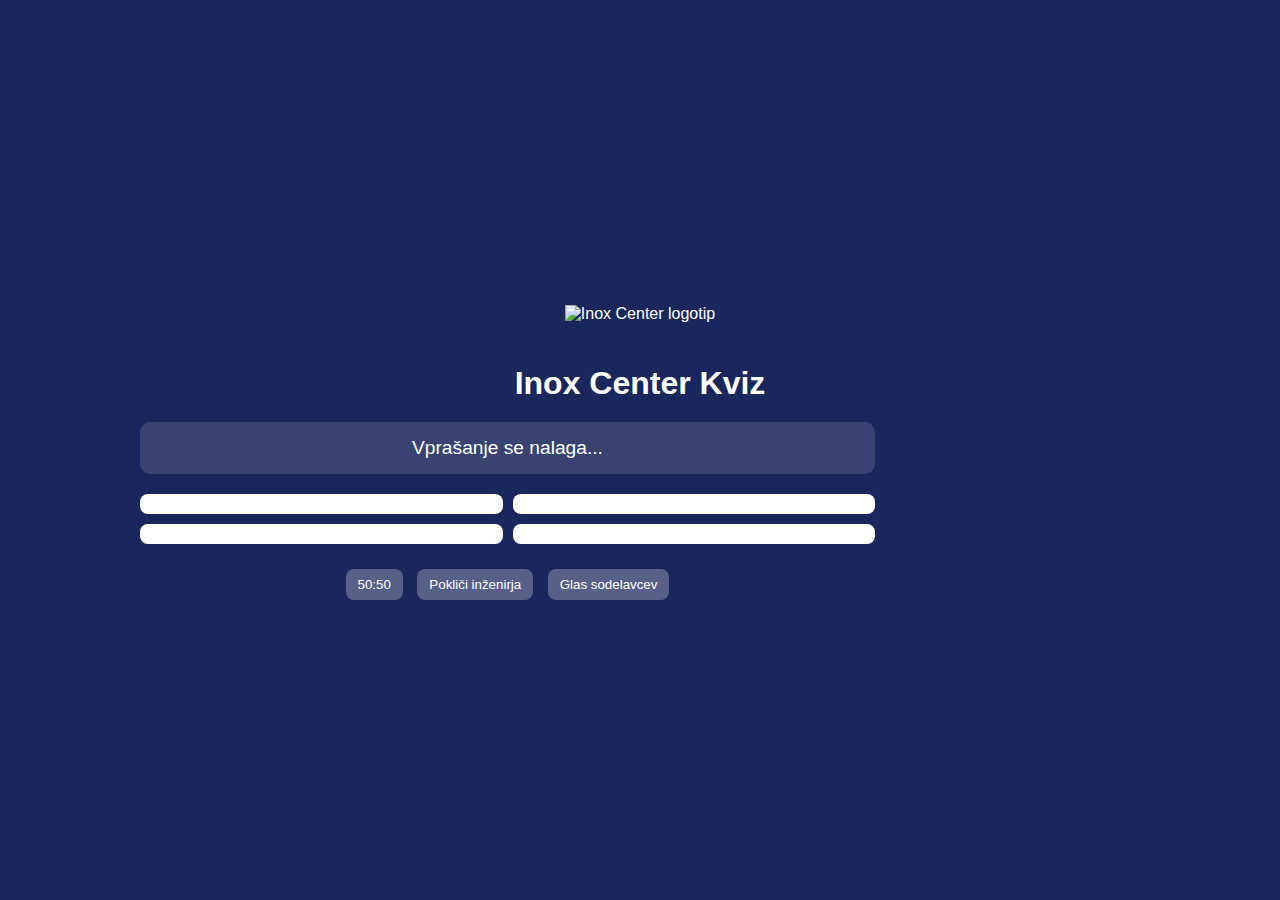
==== index.html @ 06fecf2a "Add files via upload" ====
<!DOCTYPE html>
<html lang="sl">
<head>
  <meta charset="UTF-8" />
  <meta name="viewport" content="width=device-width, initial-scale=1.0" />
  <title>Inox Center Kviz</title>
  <link rel="stylesheet" href="style.css" />
  <link rel="icon" href="favicon.png" type="image/png" />
</head>
<body>
  <div class="container">
    <img src="logo.png" alt="Inox Center logotip" class="logo" />
    <h1>Inox Center Kviz</h1>
    <div class="game-layout">
      <div class="quiz-main">
        <div id="quiz-container">
          <div id="question">Vprašanje se nalaga...</div>
          <div id="answers">
            <button class="answer-btn" id="A"></button>
            <button class="answer-btn" id="B"></button>
            <button class="answer-btn" id="C"></button>
            <button class="answer-btn" id="D"></button>
          </div>
          <div class="lifelines">
            <button id="fiftyFifty">50:50</button>
            <button id="callEngineer">Pokliči inženirja</button>
            <button id="askAudience">Glas sodelavcev</button>
          </div>
          <div id="hint"></div>
          <button id="next" class="hidden">Naprej</button>
        </div>
        <div id="result" class="hidden">
          <h2>Čestitke! Postal si INOX CENTER mojster!</h2>
          <button onclick="location.reload()">Začni znova</button>
        </div>
      </div>
      <div class="question-ladder" id="question-ladder"></div>
    </div>
  </div>
  <script src="script.js"></script>
</body>
</html>
---- style.css ----
body {
  margin: 0;
  padding: 0;
  font-family: 'Segoe UI', sans-serif;
  background-color: #1A275C;
  color: white;
  display: flex;
  justify-content: center;
  align-items: center;
  min-height: 100vh;
}
.container {
  width: 100%;
  max-width: 1000px;
  text-align: center;
  padding: 20px;
}
.logo {
  max-width: 200px;
  margin: 20px auto;
}
h1 {
  font-size: 2rem;
  margin-bottom: 20px;
}
.game-layout {
  display: flex;
  justify-content: space-between;
  gap: 20px;
}
.quiz-main {
  flex: 3;
}
#question {
  font-size: 1.2rem;
  margin-bottom: 20px;
  background: #ffffff22;
  padding: 15px;
  border-radius: 10px;
}
#answers {
  display: grid;
  grid-template-columns: 1fr 1fr;
  gap: 10px;
  margin-bottom: 20px;
}
.answer-btn {
  background: white;
  color: #1A275C;
  border: none;
  padding: 10px;
  border-radius: 8px;
  cursor: pointer;
  font-weight: bold;
}
.answer-btn:hover {
  background-color: #dce3f4;
}
.correct {
  background-color: #4CAF50 !important;
  color: white;
}
.incorrect {
  background-color: #e53935 !important;
  color: white;
}
.lifelines button {
  background-color: #ffffff44;
  color: white;
  border: none;
  margin: 5px;
  padding: 8px 12px;
  border-radius: 8px;
  cursor: pointer;
}
.lifelines button:hover {
  background-color: #ffffff66;
}
#next {
  margin-top: 10px;
  padding: 10px 20px;
  background: #00d1ff;
  color: black;
  border: none;
  border-radius: 8px;
  font-weight: bold;
  cursor: pointer;
}
#hint {
  margin-top: 10px;
  font-style: italic;
  color: #cce5ff;
}
#result {
  background: #ffffff11;
  padding: 20px;
  border-radius: 12px;
}
.hidden {
  display: none;
}
.question-ladder {
  flex: 1;
  display: flex;
  flex-direction: column-reverse;
  gap: 4px;
  font-size: 0.9rem;
  padding-top: 10px;
  text-align: right;
}
.question-ladder div {
  padding: 4px 10px;
  border-radius: 4px;
  background-color: #ffffff11;
}
.question-ladder .active {
  background-color: #00d1ff;
  color: black;
  font-weight: bold;
}
@media (max-width: 768px) {
  .game-layout {
    flex-direction: column;
  }
  .question-ladder {
    flex-direction: column-reverse;
    align-items: center;
  }
  #answers {
    grid-template-columns: 1fr;
  }
}
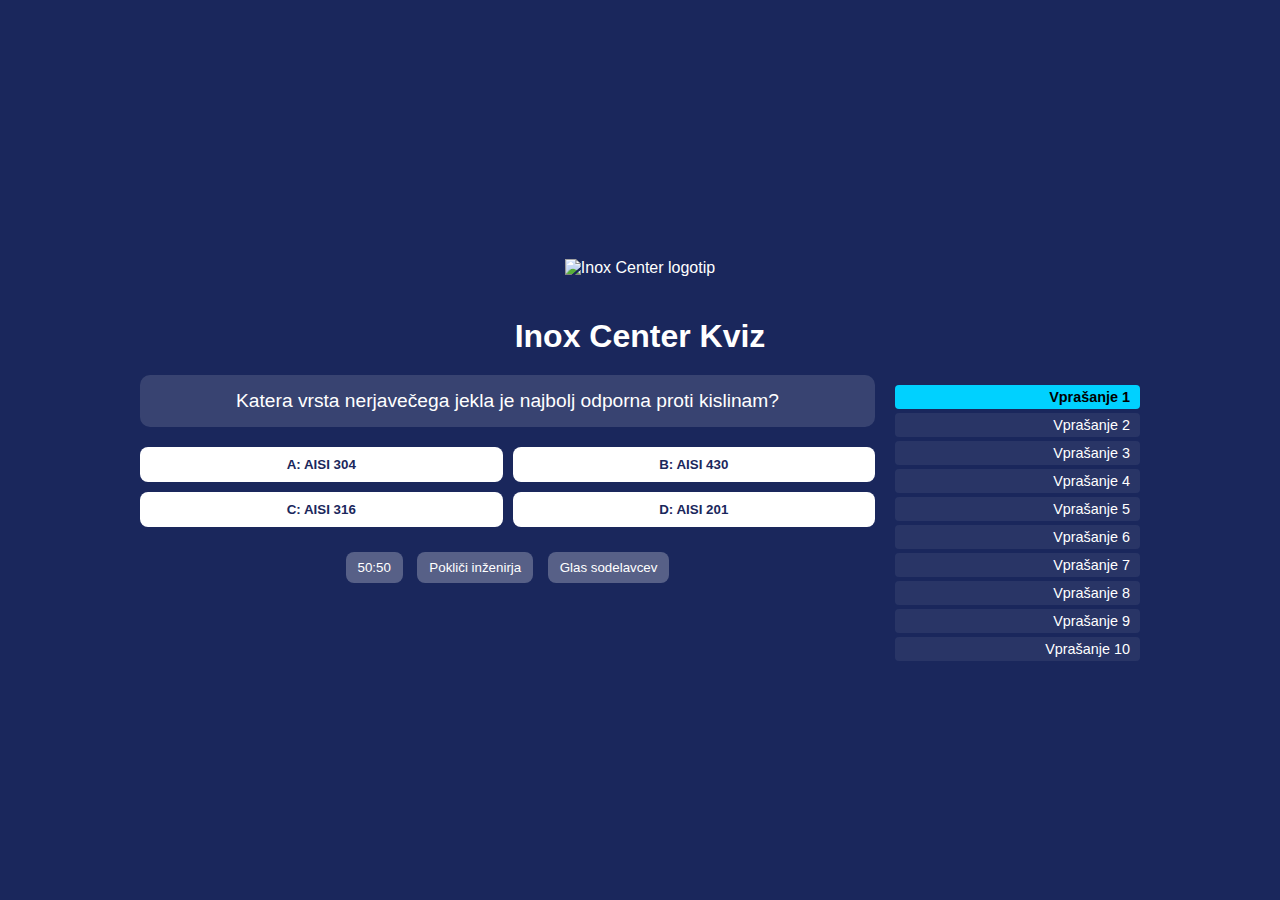
==== commit 27038f95: "Add files via upload" ====
--- a/index.html
+++ b/index.html
@@ -1,15 +1,15 @@
 <!DOCTYPE html>
 <html lang="sl">
 <head>
-  <meta charset="UTF-8" />
-  <meta name="viewport" content="width=device-width, initial-scale=1.0" />
+  <meta charset="UTF-8">
+  <meta name="viewport" content="width=device-width, initial-scale=1.0">
   <title>Inox Center Kviz</title>
-  <link rel="stylesheet" href="style.css" />
-  <link rel="icon" href="favicon.png" type="image/png" />
+  <link rel="stylesheet" href="style.css">
+  <link rel="icon" href="favicon.png" type="image/png">
 </head>
 <body>
   <div class="container">
-    <img src="logo.png" alt="Inox Center logotip" class="logo" />
+    <img src="logo.png" alt="Inox Center logotip" class="logo">
     <h1>Inox Center Kviz</h1>
     <div class="game-layout">
       <div class="quiz-main">
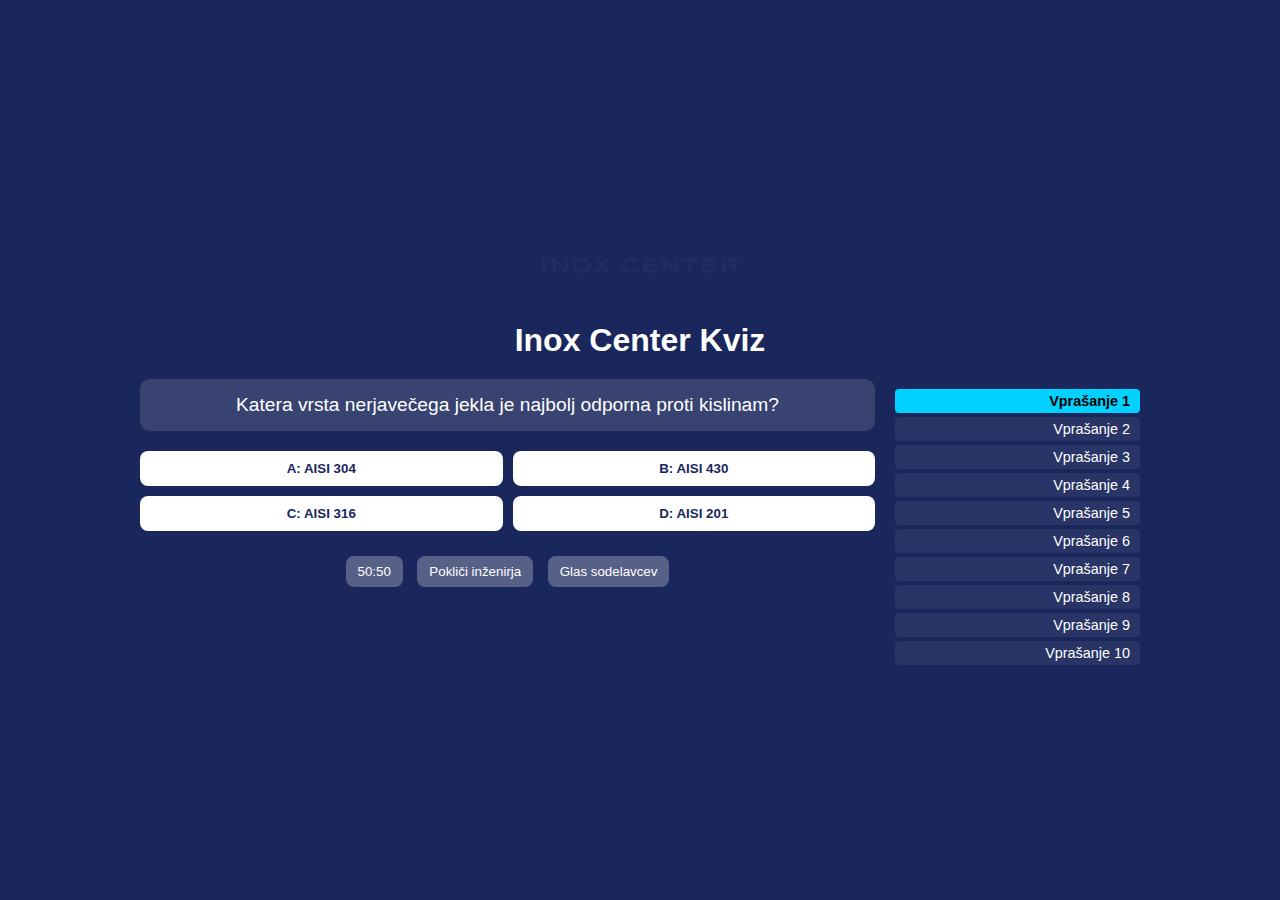
==== commit 58103171: "Add files via upload" ====
--- a/index.html
+++ b/index.html
@@ -9,7 +9,7 @@
 </head>
 <body>
   <div class="container">
-    <img src="logo.png" alt="Inox Center logotip" class="logo">
+    <img src="logo.svg" alt="Inox Center logotip" class="logo">
     <h1>Inox Center Kviz</h1>
     <div class="game-layout">
       <div class="quiz-main">
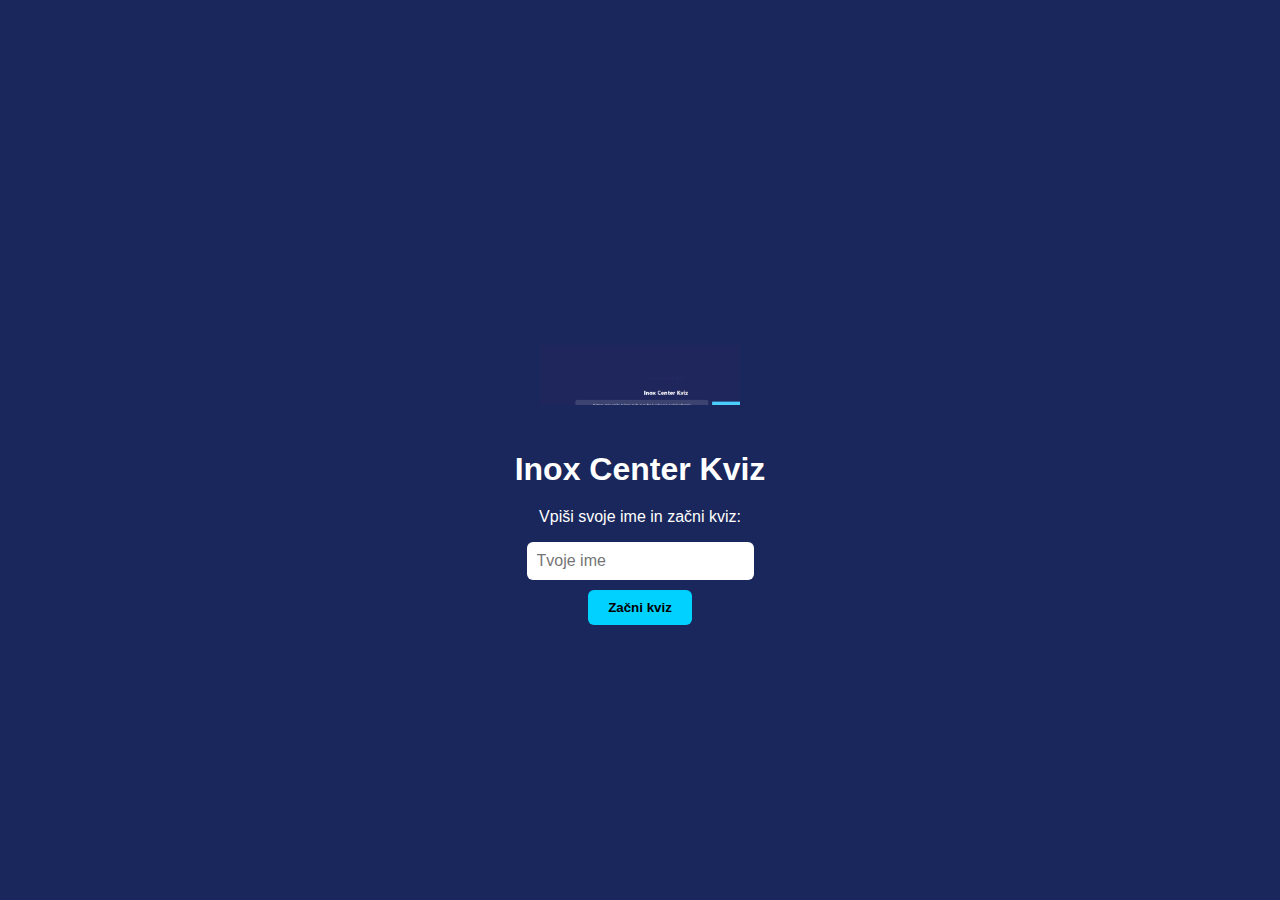
==== commit 0516c4e0: "Add files via upload" ====
--- a/index.html
+++ b/index.html
@@ -1,15 +1,57 @@
 <!DOCTYPE html>
 <html lang="sl">
 <head>
-  <meta charset="UTF-8">
-  <meta name="viewport" content="width=device-width, initial-scale=1.0">
+  <meta charset="UTF-8" />
+  <meta name="viewport" content="width=device-width, initial-scale=1.0"/>
   <title>Inox Center Kviz</title>
-  <link rel="stylesheet" href="style.css">
-  <link rel="icon" href="favicon.png" type="image/png">
+  <link rel="stylesheet" href="style.css" />
+  <link rel="icon" href="favicon.ico" type="image/x-icon" />
+  <style>
+    #start-screen, #leaderboard {
+      text-align: center;
+      margin-top: 50px;
+    }
+    #start-screen input {
+      padding: 10px;
+      font-size: 1rem;
+      margin-bottom: 10px;
+      border-radius: 6px;
+      border: none;
+    }
+    #start-screen button {
+      padding: 10px 20px;
+      font-weight: bold;
+      border-radius: 6px;
+      border: none;
+      background-color: #00d1ff;
+      cursor: pointer;
+    }
+    #leaderboard {
+      margin-top: 40px;
+    }
+    #leaderboard h3 {
+      margin-bottom: 10px;
+    }
+    #leaderboard ul {
+      list-style: none;
+      padding: 0;
+    }
+    #leaderboard li {
+      margin: 4px 0;
+    }
+  </style>
 </head>
 <body>
-  <div class="container">
-    <img src="logo.svg" alt="Inox Center logotip" class="logo">
+  <div id="start-screen">
+    <img src="logo_contrast.png" alt="Inox Center logotip" class="logo" />
+    <h1>Inox Center Kviz</h1>
+    <p>Vpiši svoje ime in začni kviz:</p>
+    <input type="text" id="player-name" placeholder="Tvoje ime" />
+    <br />
+    <button onclick="startGame()">Začni kviz</button>
+  </div>
+
+  <div class="container" style="display:none;">
     <h1>Inox Center Kviz</h1>
     <div class="game-layout">
       <div class="quiz-main">
@@ -30,13 +72,19 @@
           <button id="next" class="hidden">Naprej</button>
         </div>
         <div id="result" class="hidden">
-          <h2>Čestitke! Postal si INOX CENTER mojster!</h2>
+          <h2 id="final-message"></h2>
+          <p id="final-score"></p>
           <button onclick="location.reload()">Začni znova</button>
+        </div>
+        <div id="leaderboard" class="hidden">
+          <h3>Lestvica najboljših</h3>
+          <ul id="score-list"></ul>
         </div>
       </div>
       <div class="question-ladder" id="question-ladder"></div>
     </div>
   </div>
+
   <script src="script.js"></script>
 </body>
 </html>--- a/style.css
+++ b/style.css
@@ -1,4 +1,3 @@
-
 body {
   margin: 0;
   padding: 0;
@@ -130,4 +129,4 @@
   #answers {
     grid-template-columns: 1fr;
   }
-}
+}